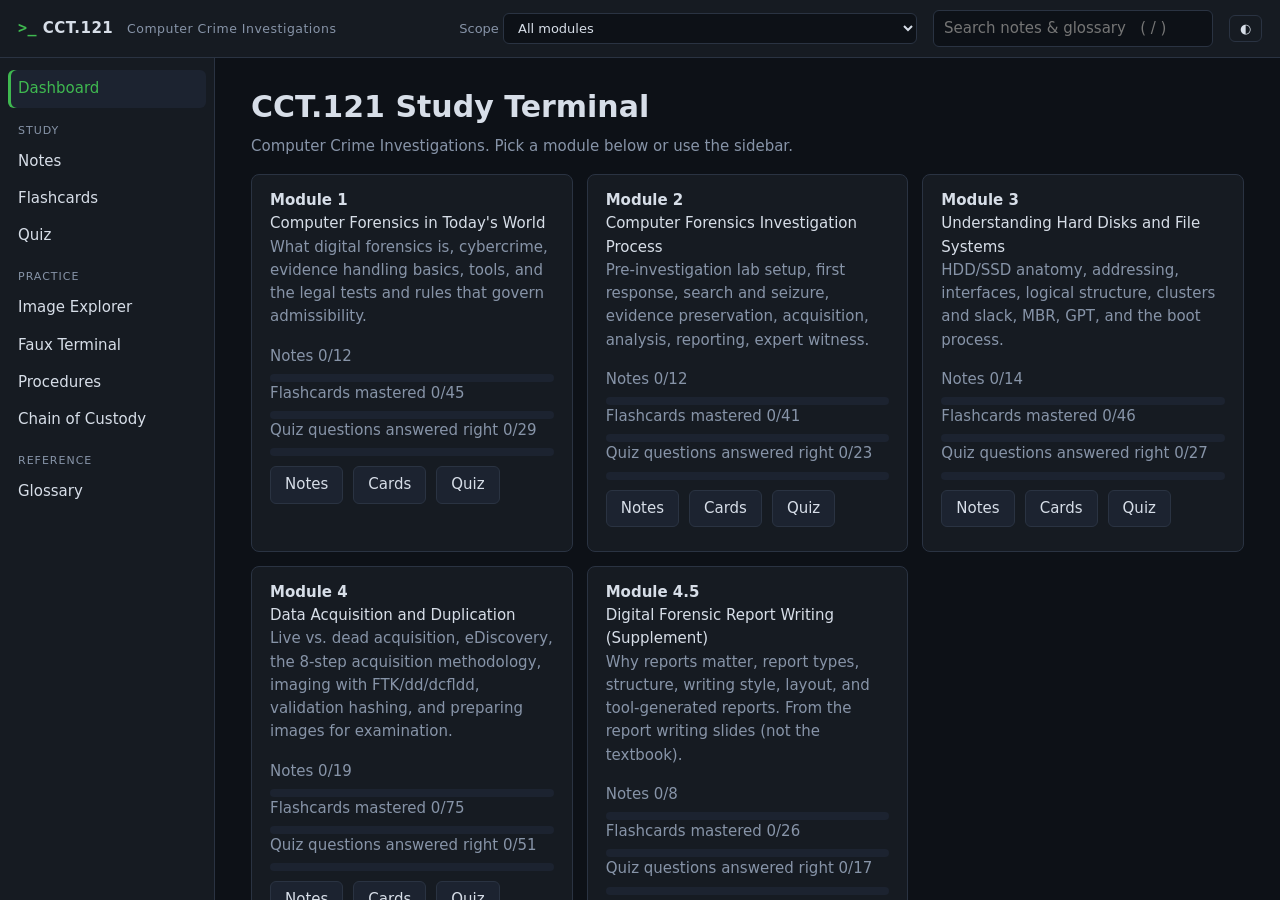
==== CCT.121 Study Terminal/wwwroot/index.html @ acc43ca7 "Add project files." ====
<!DOCTYPE html>
<html lang="en">
<head>
<meta charset="UTF-8">
<meta name="viewport" content="width=device-width, initial-scale=1">
<title>CCT.121 Study Terminal</title>
<link rel="stylesheet" href="css/app.css">
</head>
<body>
<header id="topbar">
  <div class="brand"><span class="prompt">&gt;_</span> CCT.121 <small>Computer Crime Investigations</small></div>
  <label class="scope">Scope <select id="scope"></select></label>
  <input id="search" type="search" placeholder="Search notes &amp; glossary   ( / )" autocomplete="off">
  <button id="themeBtn" title="Toggle theme">◐</button>
</header>
<div id="layout">
  <nav id="sidebar"></nav>
  <main id="content"></main>
</div>

<!-- Engine -->
<script src="js/core.js"></script>
<!-- Study / practice modules (each file registers itself; add new modules here) -->
<script src="js/modules/home.js"></script>
<script src="js/modules/notes.js"></script>
<script src="js/modules/flashcards.js"></script>
<script src="js/modules/quiz.js"></script>
<script src="js/modules/glossary.js"></script>
<script src="js/modules/search.js"></script>
<script src="js/modules/imgfs.js"></script>
<script src="js/modules/terminal.js"></script>
<script src="js/modules/procedures.js"></script>
<script src="js/modules/custody.js"></script>
<!-- Boot: loads content/manifest.js, then every chapter it lists -->
<script src="js/boot.js"></script>
</body>
</html>
---- CCT.121 Study Terminal/wwwroot/css/app.css ----
:root{--bg:#0d1117;--panel:#161b22;--panel2:#1c2330;--line:#2a3342;--text:#d7dee8;--dim:#8794a8;--accent:#3fb950;--accent2:#58a6ff;--warn:#e3b341;--bad:#f85149}
body.light{--bg:#f5f7fa;--panel:#fff;--panel2:#eef1f5;--line:#d0d7de;--text:#1f2328;--dim:#59636e;--accent:#1a7f37;--accent2:#0969da;--warn:#9a6700;--bad:#cf222e}
*{box-sizing:border-box}
body{margin:0;background:var(--bg);color:var(--text);font:15px/1.55 "Segoe UI",system-ui,sans-serif;height:100vh;display:flex;flex-direction:column}
code,pre,.mono{font-family:Consolas,"Cascadia Mono",monospace}
code{background:var(--panel2);padding:1px 5px;border-radius:4px;font-size:.92em}
a{color:var(--accent2)}
#topbar{display:flex;gap:16px;align-items:center;padding:10px 18px;background:var(--panel);border-bottom:1px solid var(--line)}
.brand{font-weight:700;letter-spacing:.5px;white-space:nowrap}.brand small{color:var(--dim);font-weight:400;margin-left:8px}
.prompt{color:var(--accent);font-family:Consolas,monospace}
.scope{color:var(--dim);font-size:13px;margin-left:auto}
select,input[type=text],input[type=search],input[type=number],textarea{background:var(--bg);border:1px solid var(--line);color:var(--text);padding:6px 10px;border-radius:6px;font:inherit}
#search{width:280px}
#themeBtn{background:none;border:1px solid var(--line);color:var(--text);border-radius:6px;padding:5px 10px;cursor:pointer}
#layout{display:flex;flex:1;min-height:0}
#sidebar{width:215px;flex:none;background:var(--panel);border-right:1px solid var(--line);padding:12px 8px;overflow:auto}
#sidebar .group{color:var(--dim);font-size:11px;text-transform:uppercase;letter-spacing:1px;margin:14px 10px 4px}
#sidebar a{display:block;padding:7px 10px;border-radius:6px;color:var(--text);text-decoration:none}
#sidebar a:hover{background:var(--panel2)}
#sidebar a.active{background:var(--panel2);color:var(--accent);box-shadow:inset 3px 0 0 var(--accent)}
#content{flex:1;overflow:auto;padding:26px 36px 60px}
h1{margin:0 0 4px}h2{border-bottom:1px solid var(--line);padding-bottom:4px;margin-top:28px}h3{margin:18px 0 4px;color:var(--accent2)}
.sub{color:var(--dim);margin-bottom:16px}
.card{background:var(--panel);border:1px solid var(--line);border-radius:8px;padding:14px 18px;margin:12px 0}
.grid{display:grid;grid-template-columns:repeat(auto-fill,minmax(250px,1fr));gap:14px}
.grid .card{margin:0}.grid .click{cursor:pointer}.grid .click:hover{border-color:var(--accent)}
.tag{display:inline-block;font-size:11px;padding:1px 8px;border-radius:10px;border:1px solid var(--line);margin-right:4px;color:var(--accent2)}
.tag.legal{color:var(--warn)}.tag.apps{color:var(--accent)}.tag.dim{color:var(--dim)}
.key{background:var(--panel2);border-left:3px solid var(--accent);padding:8px 12px;margin:10px 0;border-radius:0 6px 6px 0}
.key b:first-child{color:var(--accent)}
.warn{border-left-color:var(--warn)}.warn b:first-child{color:var(--warn)}
.note-body ul,.note-body ol{padding-left:22px}.note-body li{margin:3px 0}
.note-body table{border-collapse:collapse;margin:10px 0;width:100%}
.note-body th,.note-body td{border:1px solid var(--line);padding:5px 10px;text-align:left;vertical-align:top}
.note-body th{background:var(--panel2)}
mark{background:var(--warn);color:#000;border-radius:2px}
.btn{background:var(--panel2);color:var(--text);border:1px solid var(--line);border-radius:6px;padding:6px 14px;cursor:pointer;font:inherit}
.btn:hover{border-color:var(--accent)}.btn.pri{background:var(--accent);color:#000;border-color:var(--accent);font-weight:600}
.btn:disabled{opacity:.45;cursor:default}
.row{display:flex;gap:10px;flex-wrap:wrap;align-items:center;margin:10px 0}
.empty{color:var(--dim);text-align:center;margin-top:50px}
.stat{font-size:28px;font-weight:700;color:var(--accent)}
.bar{height:8px;background:var(--panel2);border-radius:4px;overflow:hidden;margin-top:6px}.bar>i{display:block;height:100%;background:var(--accent)}
.good{color:var(--accent)}.bad{color:var(--bad)}.dim{color:var(--dim)}
/* flashcards */
.flash{min-height:200px;display:flex;align-items:center;justify-content:center;text-align:center;font-size:20px;cursor:pointer;padding:30px;user-select:none}
.flash.back{border-color:var(--accent);background:var(--panel2)}
/* quiz */
.opt{display:block;width:100%;text-align:left;margin:6px 0}
.opt.right{border-color:var(--accent);background:rgba(63,185,80,.15)}.opt.wrong{border-color:var(--bad);background:rgba(248,81,73,.15)}
/* terminal */
.term{background:#000;color:#c9f5c9;border:1px solid var(--line);border-radius:8px;height:calc(100vh - 300px);min-height:260px;overflow:auto;padding:12px;font-family:Consolas,monospace;font-size:14px}
.term .l{white-space:pre-wrap;word-break:break-word}.term .err{color:#ff7b72}.term .dim{color:#7d8590}
.term .in{display:flex;gap:8px}.term .in span{color:#3fb950;white-space:nowrap}
.term input{flex:1;background:none;border:0;outline:0;color:#fff;font:inherit;padding:0}
.two{display:grid;grid-template-columns:minmax(0,1fr) 320px;gap:16px}
@media(max-width:1100px){.two{grid-template-columns:1fr}}
/* file tree / hex */
.tree{font-family:Consolas,monospace;font-size:13.5px}
.tree .n{padding:2px 6px;border-radius:4px;cursor:pointer;white-space:nowrap}.tree .n:hover{background:var(--panel2)}.tree .n.sel{background:var(--panel2);color:var(--accent)}
.tree .kids{margin-left:16px;border-left:1px solid var(--line);padding-left:6px}
.tree .del{color:var(--bad);text-decoration:line-through}
.hex{font-family:Consolas,monospace;font-size:13px;white-space:pre;overflow:auto;background:#000;color:#9fd8a0;padding:10px;border-radius:6px}
table.t{border-collapse:collapse;width:100%;font-size:13.5px}table.t th,table.t td{border-bottom:1px solid var(--line);padding:5px 8px;text-align:left}table.t th{color:var(--dim)}
table.t tr.click{cursor:pointer}table.t tr.click:hover{background:var(--panel2)}
/* step lab */
.steps{display:flex;gap:6px;flex-wrap:wrap;margin:10px 0}
.step{padding:4px 10px;border:1px solid var(--line);border-radius:14px;font-size:12px;color:var(--dim)}.step.on{color:var(--accent);border-color:var(--accent)}.step.done{color:var(--accent);background:rgba(63,185,80,.12)}
.field{display:grid;grid-template-columns:200px 1fr;gap:8px;align-items:center;margin:6px 0}
.field input,.field select,.field textarea{width:100%}
.field.err input,.field.err select{border-color:var(--bad)}
.field.ok input,.field.ok select{border-color:var(--accent)}
@media(max-width:800px){.field{grid-template-columns:1fr}}
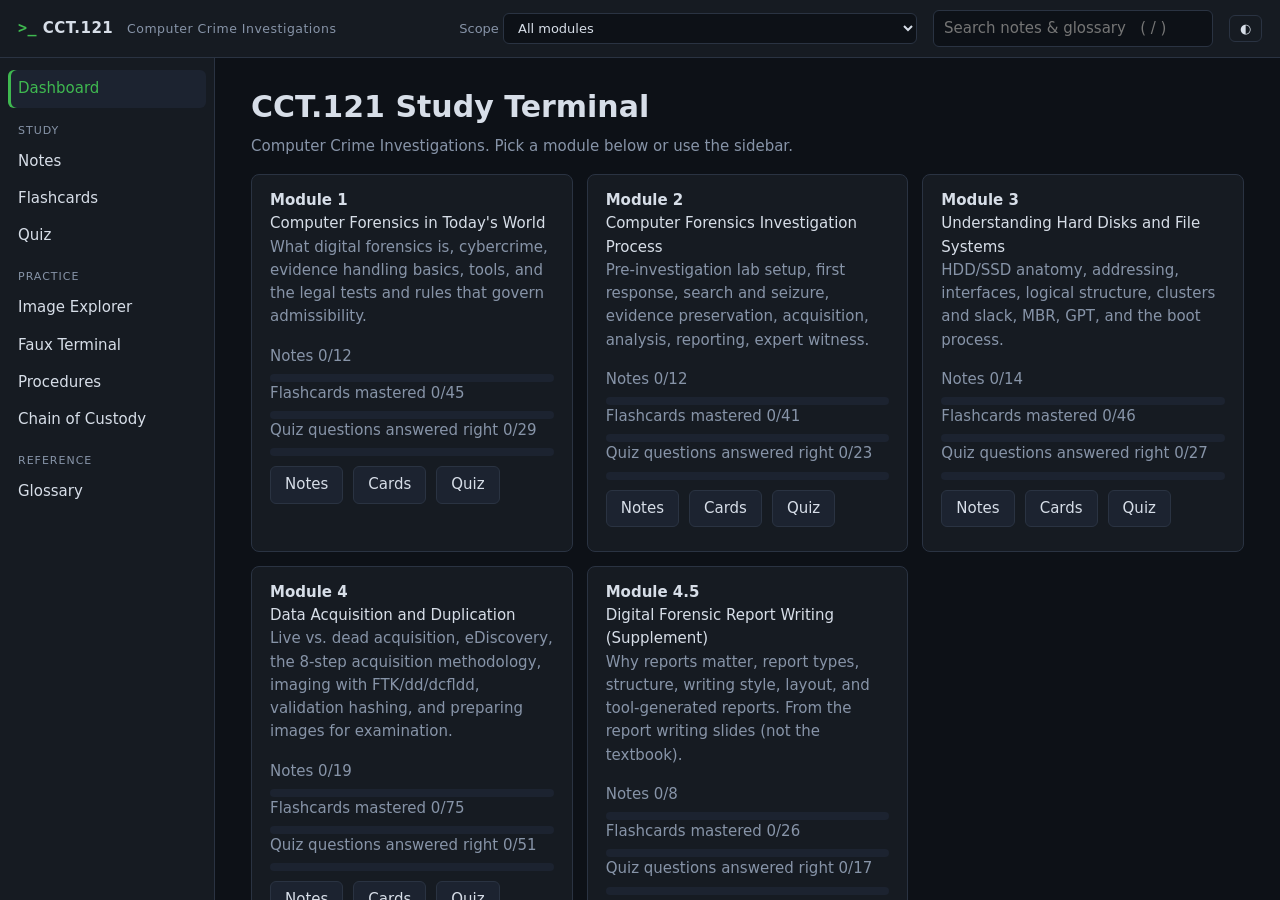
==== commit 3c960737: "new save state PHP" ====
--- a/CCT.121 Study Terminal/wwwroot/index.html
+++ b/CCT.121 Study Terminal/wwwroot/index.html
@@ -2,12 +2,14 @@
 <html lang="en">
 <head>
 <meta charset="UTF-8">
-<meta name="viewport" content="width=device-width, initial-scale=1">
+<meta name="viewport" content="width=device-width, initial-scale=1, viewport-fit=cover">
+<meta name="theme-color" content="#0d1117">
 <title>CCT.121 Study Terminal</title>
 <link rel="stylesheet" href="css/app.css">
 </head>
 <body>
 <header id="topbar">
+  <button id="menuBtn" title="Menu" aria-label="Menu">&#9776;</button>
   <div class="brand"><span class="prompt">&gt;_</span> CCT.121 <small>Computer Crime Investigations</small></div>
   <label class="scope">Scope <select id="scope"></select></label>
   <input id="search" type="search" placeholder="Search notes &amp; glossary   ( / )" autocomplete="off">
@@ -32,6 +34,7 @@
 <script src="js/modules/procedures.js"></script>
 <script src="js/modules/custody.js"></script>
 <!-- Boot: loads content/manifest.js, then every chapter it lists -->
+<script src="js/mobile.js"></script>
 <script src="js/boot.js"></script>
 </body>
 </html>
--- a/CCT.121 Study Terminal/wwwroot/css/app.css
+++ b/CCT.121 Study Terminal/wwwroot/css/app.css
@@ -71,3 +71,32 @@
 .field.err input,.field.err select{border-color:var(--bad)}
 .field.ok input,.field.ok select{border-color:var(--accent)}
 @media(max-width:800px){.field{grid-template-columns:1fr}}
+
+/* ---- mobile / touch (desktop layout unaffected) ---- */
+#menuBtn,#backdrop{display:none}
+.note-body,.card{overflow-wrap:anywhere}
+@media(max-width:800px){
+  body{height:100vh;height:100dvh}
+  #topbar{flex-wrap:wrap;gap:8px;padding:8px 12px}
+  #menuBtn{display:block;background:none;border:1px solid var(--line);color:var(--text);border-radius:6px;padding:5px 10px;font-size:18px;line-height:1;cursor:pointer}
+  .brand small{display:none}
+  .scope{margin-left:auto;font-size:12px}
+  .scope select{max-width:46vw}
+  #search{flex:1;width:auto;min-width:0;order:5;flex-basis:100%}
+  select,input[type=text],input[type=search],input[type=number],textarea{font-size:16px}
+  #sidebar{position:fixed;top:0;bottom:0;left:0;width:260px;max-width:82vw;z-index:30;transform:translateX(-100%);transition:transform .2s;padding-top:16px}
+  body.nav-open #sidebar{transform:none;box-shadow:4px 0 24px rgba(0,0,0,.5)}
+  #backdrop{position:fixed;inset:0;background:rgba(0,0,0,.5);z-index:20}
+  body.nav-open #backdrop{display:block}
+  #content{padding:16px 14px 50px}
+  .term{height:calc(100dvh - 260px);min-height:220px}
+  .note-body table,table.t{display:block;overflow-x:auto;max-width:100%}
+  .flash{min-height:160px;font-size:18px;padding:18px}
+  h1{font-size:1.5rem}
+}
+@media(pointer:coarse){
+  .btn{padding:10px 16px}
+  .opt{padding:12px 14px}
+  #sidebar a{padding:11px 12px}
+  table.t td,table.t th{padding:8px}
+}
